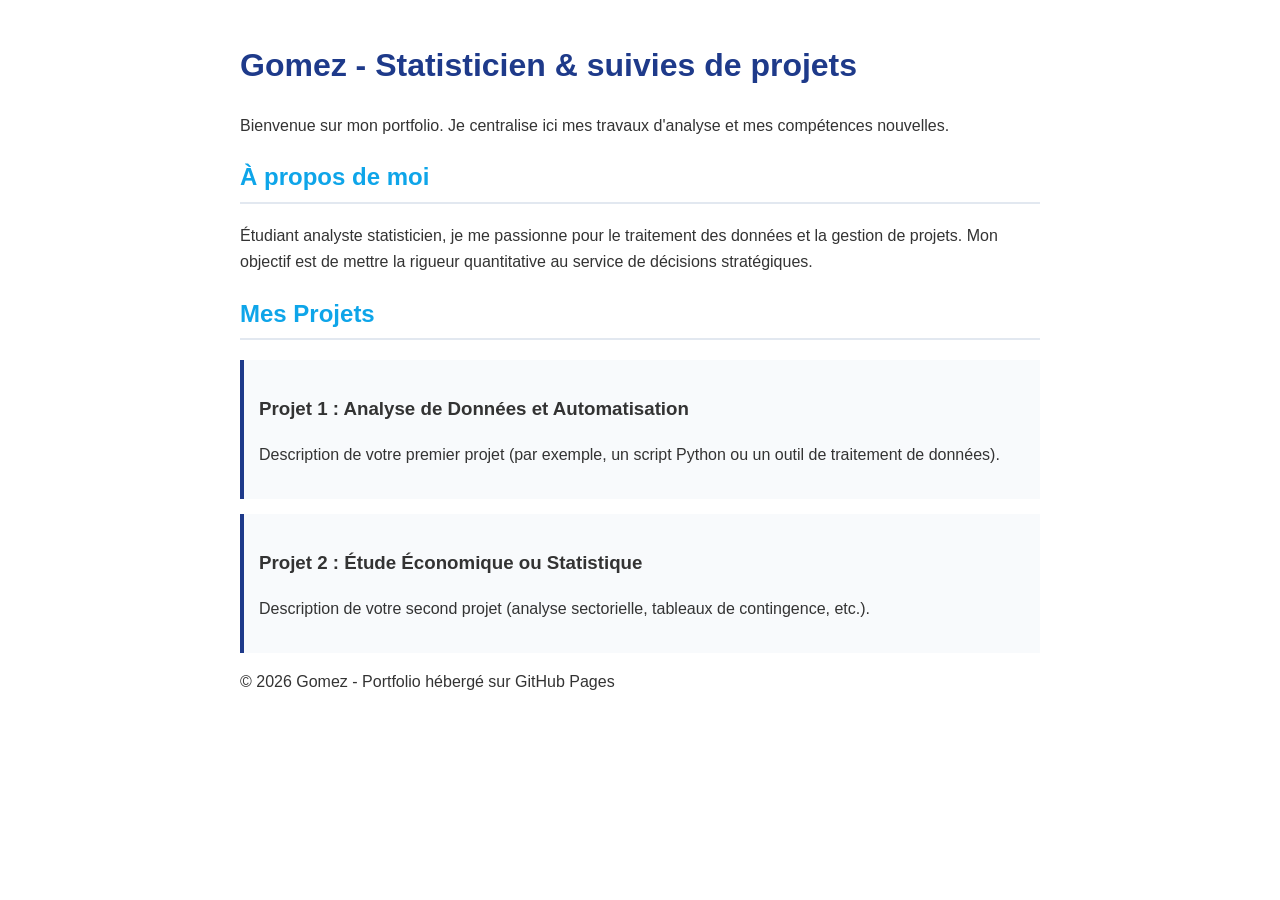
==== index.html @ dc37aa52 "Create index.html" ====
<!DOCTYPE html>
<html lang="fr">
<head>
    <meta charset="UTF-8">
    <meta name="viewport" content="width=device-width, initial-scale=1.0">
    <title> Portfolio | Othniel</title>
    <style>
        /* Ici, on gère la présentation simple du site */
        body {
            font-family: Arial, sans-serif;
            line-height: 1.6;
            margin: 40px auto;
            max-width: 800px;
            padding: 0 20px;
            color: #333;
        }
        h1 { color: #1e3a8a; } /* Bleu pro */
        h2 { color: #0ea5e9; border-bottom: 2px solid #e2e8f0; padding-bottom: 5px; }
        .projet { background: #f8fafc; padding: 15px; margin-bottom: 15px; border-left: 4px solid #1e3a8a; }
    </style>
</head>
<body>

    <header>
        <h1>Gomez - Statisticien & suivies de projets</h1>
        <p>Bienvenue sur mon portfolio. Je centralise ici mes travaux d'analyse et mes compétences nouvelles.</p>
    </header>

    <section>
        <h2>À propos de moi</h2>
        <p>Étudiant analyste statisticien, je me passionne pour le traitement des données et la gestion de projets. Mon objectif est de mettre la rigueur quantitative au service de décisions stratégiques.</p>
    </section>

    <section>
        <h2>Mes Projets</h2>
        
        <div class="projet">
            <h3>Projet 1 : Analyse de Données et Automatisation</h3>
            <p>Description de votre premier projet (par exemple, un script Python ou un outil de traitement de données).</p>
        </div>

        <div class="projet">
            <h3>Projet 2 : Étude Économique ou Statistique</h3>
            <p>Description de votre second projet (analyse sectorielle, tableaux de contingence, etc.).</p>
        </div>
    </section>

    <footer>
        <p>&copy; 2026 Gomez - Portfolio hébergé sur GitHub Pages</p>
    </footer>

</body>
</html>
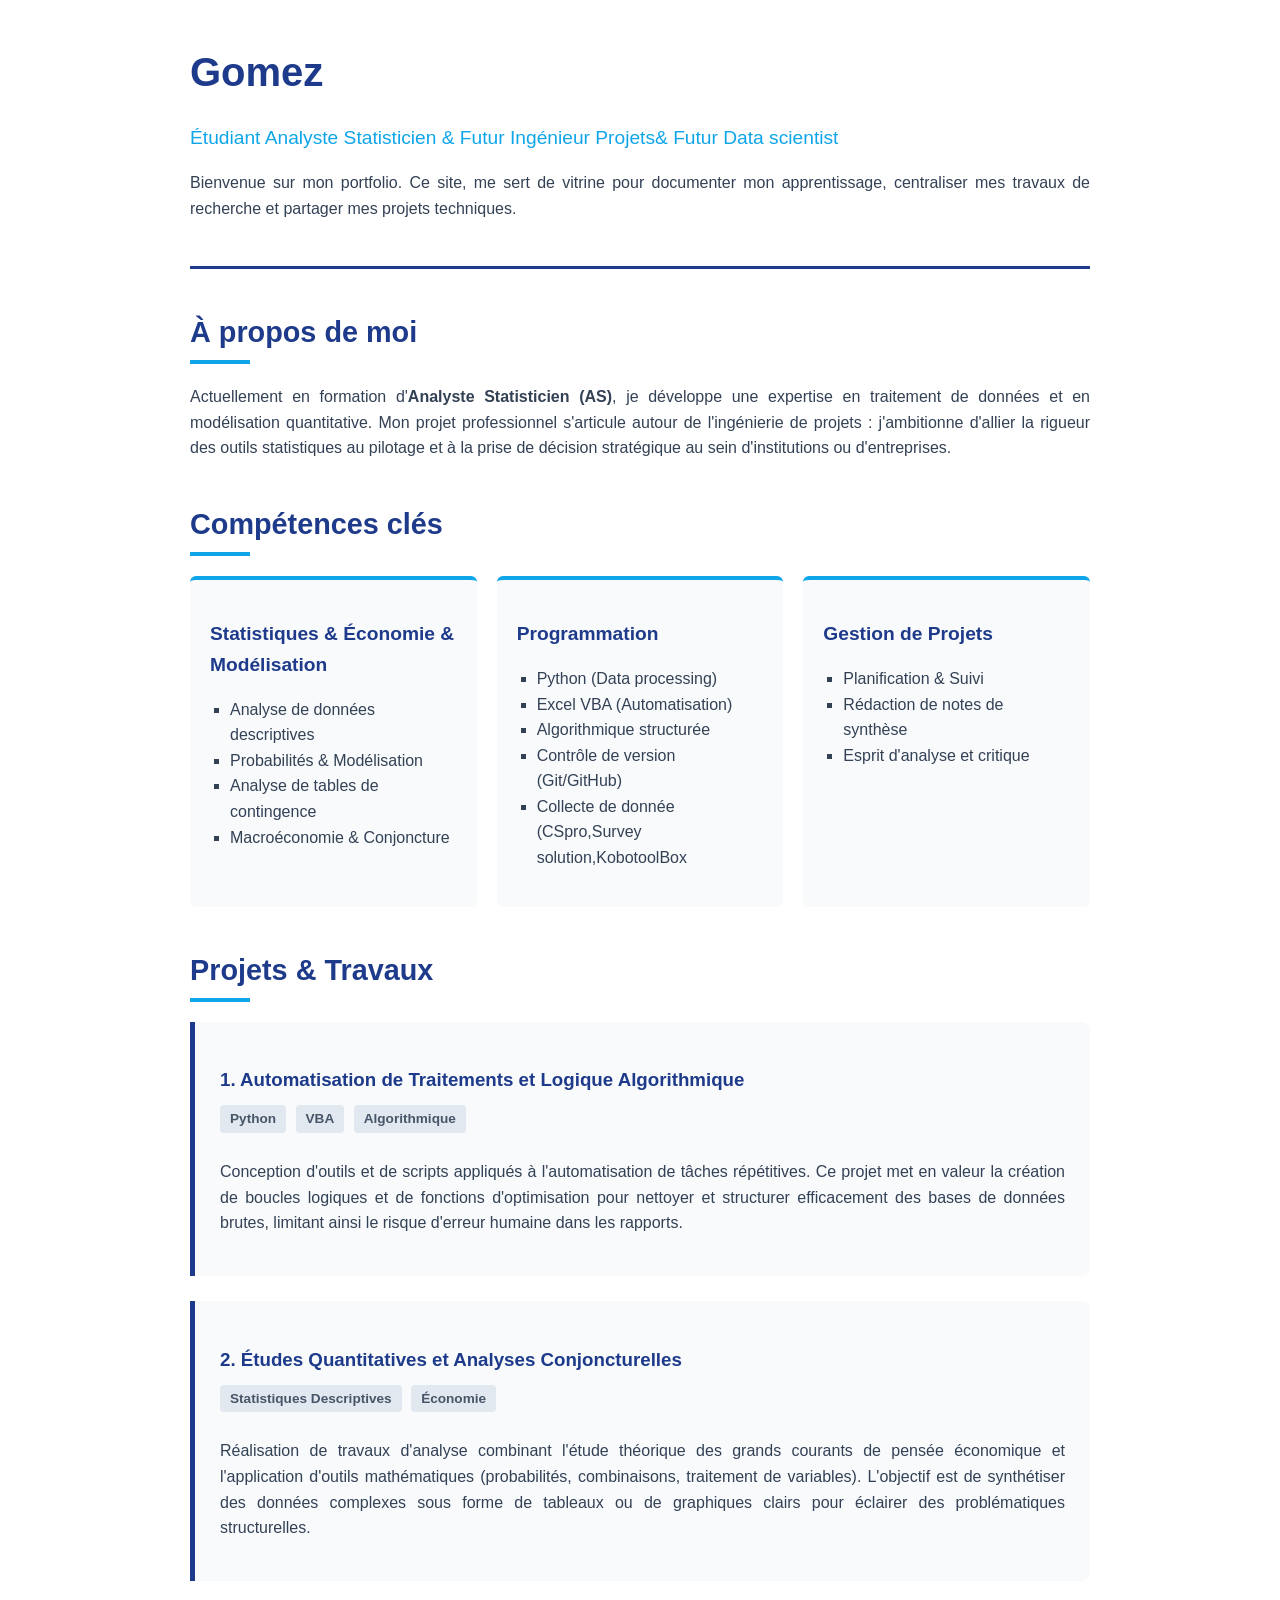
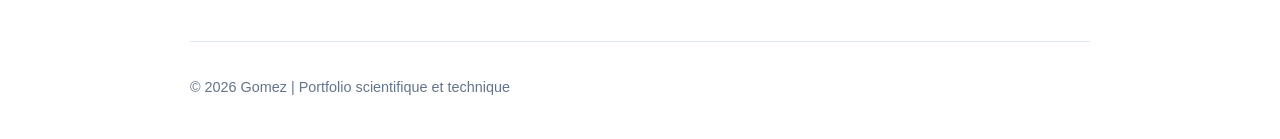
==== commit c47effde: "Update index.html" ====
--- a/index.html
+++ b/index.html
@@ -3,50 +3,143 @@
 <head>
     <meta charset="UTF-8">
     <meta name="viewport" content="width=device-width, initial-scale=1.0">
-    <title> Portfolio | Othniel</title>
+    <title>Portfolio | Othniel- Analyste Statisticien</title>
     <style>
-        /* Ici, on gère la présentation simple du site */
+        :root {
+            --primary: #1e3a8a; /* Bleu institutionnel */
+            --secondary: #0ea5e9; /* Bleu d'accentuation */
+            --text: #334155;
+            --bg: #f8fafc;
+        }
         body {
-            font-family: Arial, sans-serif;
+            font-family: 'Segoe UI', Arial, sans-serif;
             line-height: 1.6;
             margin: 40px auto;
-            max-width: 800px;
+            max-width: 900px;
             padding: 0 20px;
-            color: #333;
+            color: var(--text);
+            background-color: #ffffff;
         }
-        h1 { color: #1e3a8a; } /* Bleu pro */
-        h2 { color: #0ea5e9; border-bottom: 2px solid #e2e8f0; padding-bottom: 5px; }
-        .projet { background: #f8fafc; padding: 15px; margin-bottom: 15px; border-left: 4px solid #1e3a8a; }
+        header {
+            padding-bottom: 30px;
+            border-bottom: 3px solid var(--primary);
+            margin-bottom: 40px;
+        }
+        h1 { color: var(--primary); font-size: 2.5rem; margin-bottom: 10px; }
+        h2 { color: var(--primary); font-size: 1.8rem; margin-top: 40px; margin-bottom: 20px; position: relative; }
+        h2::after { content: ''; display: block; width: 60px; height: 4px; background-color: var(--secondary); margin-top: 5px; }
+        p { margin-bottom: 15px; text-align: justify; }
+        
+        /* Grille de compétences */
+        .skills-grid {
+            display: grid;
+            grid-template-columns: repeat(auto-fit, minmax(250px, 1fr));
+            gap: 20px;
+            margin-top: 20px;
+        }
+        .skill-card {
+            background: var(--bg);
+            padding: 20px;
+            border-radius: 6px;
+            border-top: 4px solid var(--secondary);
+        }
+        .skill-card h3 { color: var(--primary); margin-bottom: 10px; font-size: 1.2rem; }
+        .skill-card ul { list-style-type: square; padding-left: 20px; }
+
+        /* Style des projets */
+        .projet { 
+            background: var(--bg); 
+            padding: 25px; 
+            margin-bottom: 25px; 
+            border-left: 5px solid var(--primary); 
+            border-radius: 0 8px 8px 0;
+        }
+        .projet h3 { color: var(--primary); margin-bottom: 10px; }
+        .badge {
+            display: inline-block;
+            background: #e2e8f0;
+            color: #475569;
+            padding: 3px 10px;
+            font-size: 0.85rem;
+            border-radius: 4px;
+            margin-right: 5px;
+            margin-bottom: 10px;
+            font-weight: bold;
+        }
+        footer {
+            margin-top: 60px;
+            text-align: center;
+            font-size: 0.9rem;
+            color: #64748b;
+            border-top: 1px solid #e2e8f0;
+            padding-top: 20px;
+        }
     </style>
 </head>
 <body>
 
     <header>
-        <h1>Gomez - Statisticien & suivies de projets</h1>
-        <p>Bienvenue sur mon portfolio. Je centralise ici mes travaux d'analyse et mes compétences nouvelles.</p>
+        <h1>Gomez</h1>
+        <p style="font-size: 1.2rem; font-weight: 500; color: var(--secondary);">Étudiant Analyste Statisticien & Futur Ingénieur Projets& Futur Data scientist</p>
+        <p>Bienvenue sur mon portfolio. Ce site, me sert de vitrine pour documenter mon apprentissage, centraliser mes travaux de recherche et partager mes projets techniques.</p>
     </header>
 
     <section>
         <h2>À propos de moi</h2>
-        <p>Étudiant analyste statisticien, je me passionne pour le traitement des données et la gestion de projets. Mon objectif est de mettre la rigueur quantitative au service de décisions stratégiques.</p>
+        <p>Actuellement en formation d'<strong>Analyste Statisticien (AS)</strong>, je développe une expertise  en traitement de données et en modélisation quantitative. Mon projet professionnel s'articule autour de l'ingénierie de projets : j'ambitionne d'allier la rigueur des outils statistiques au pilotage et à la prise de décision stratégique au sein d'institutions ou d'entreprises.</p>
     </section>
 
     <section>
-        <h2>Mes Projets</h2>
+        <h2>Compétences clés</h2>
+        <div class="skills-grid">
+            <div class="skill-card">
+                <h3>Statistiques & Économie & Modélisation </h3>
+                <ul>
+                    <li>Analyse de données descriptives</li>
+                    <li>Probabilités & Modélisation</li>
+                    <li>Analyse de tables de contingence</li>
+                    <li>Macroéconomie & Conjoncture</li>
+                </ul>
+            </div>
+            <div class="skill-card">
+                <h3>Programmation</h3>
+                <ul>
+                    <li>Python (Data processing)</li>
+                    <li>Excel VBA (Automatisation)</li>
+                    <li>Algorithmique structurée</li>
+                    <li>Contrôle de version (Git/GitHub)</li>
+                     <li>Collecte de donnée (CSpro,Survey solution,KobotoolBox</li>
+                </ul>
+            </div>
+            <div class="skill-card">
+                <h3>Gestion de Projets</h3>
+                <ul>
+                    <li>Planification & Suivi</li>
+                    <li>Rédaction de notes de synthèse</li>
+                    <li>Esprit d'analyse et critique</li>
+                </ul>
+            </div>
+        </div>
+    </section>
+
+    <section>
+        <h2>Projets & Travaux</h2>
         
         <div class="projet">
-            <h3>Projet 1 : Analyse de Données et Automatisation</h3>
-            <p>Description de votre premier projet (par exemple, un script Python ou un outil de traitement de données).</p>
+            <h3>1. Automatisation de Traitements et Logique Algorithmique</h3>
+            <span class="badge">Python</span> <span class="badge">VBA</span> <span class="badge">Algorithmique</span>
+            <p>Conception d'outils et de scripts appliqués à l'automatisation de tâches répétitives. Ce projet met en valeur la création de boucles logiques et de fonctions d'optimisation pour nettoyer et structurer efficacement des bases de données brutes, limitant ainsi le risque d'erreur humaine dans les rapports.</p>
         </div>
 
         <div class="projet">
-            <h3>Projet 2 : Étude Économique ou Statistique</h3>
-            <p>Description de votre second projet (analyse sectorielle, tableaux de contingence, etc.).</p>
+            <h3>2. Études Quantitatives et Analyses Conjoncturelles</h3>
+            <span class="badge">Statistiques Descriptives</span> <span class="badge">Économie</span>
+            <p>Réalisation de travaux d'analyse combinant l'étude théorique des grands courants de pensée économique et l'application d'outils mathématiques (probabilités, combinaisons, traitement de variables). L'objectif est de synthétiser des données complexes sous forme de tableaux ou de graphiques clairs pour éclairer des problématiques structurelles.</p>
         </div>
     </section>
 
     <footer>
-        <p>&copy; 2026 Gomez - Portfolio hébergé sur GitHub Pages</p>
+        <p>&copy; 2026 Gomez | Portfolio scientifique et technique</p>
     </footer>
 
 </body>
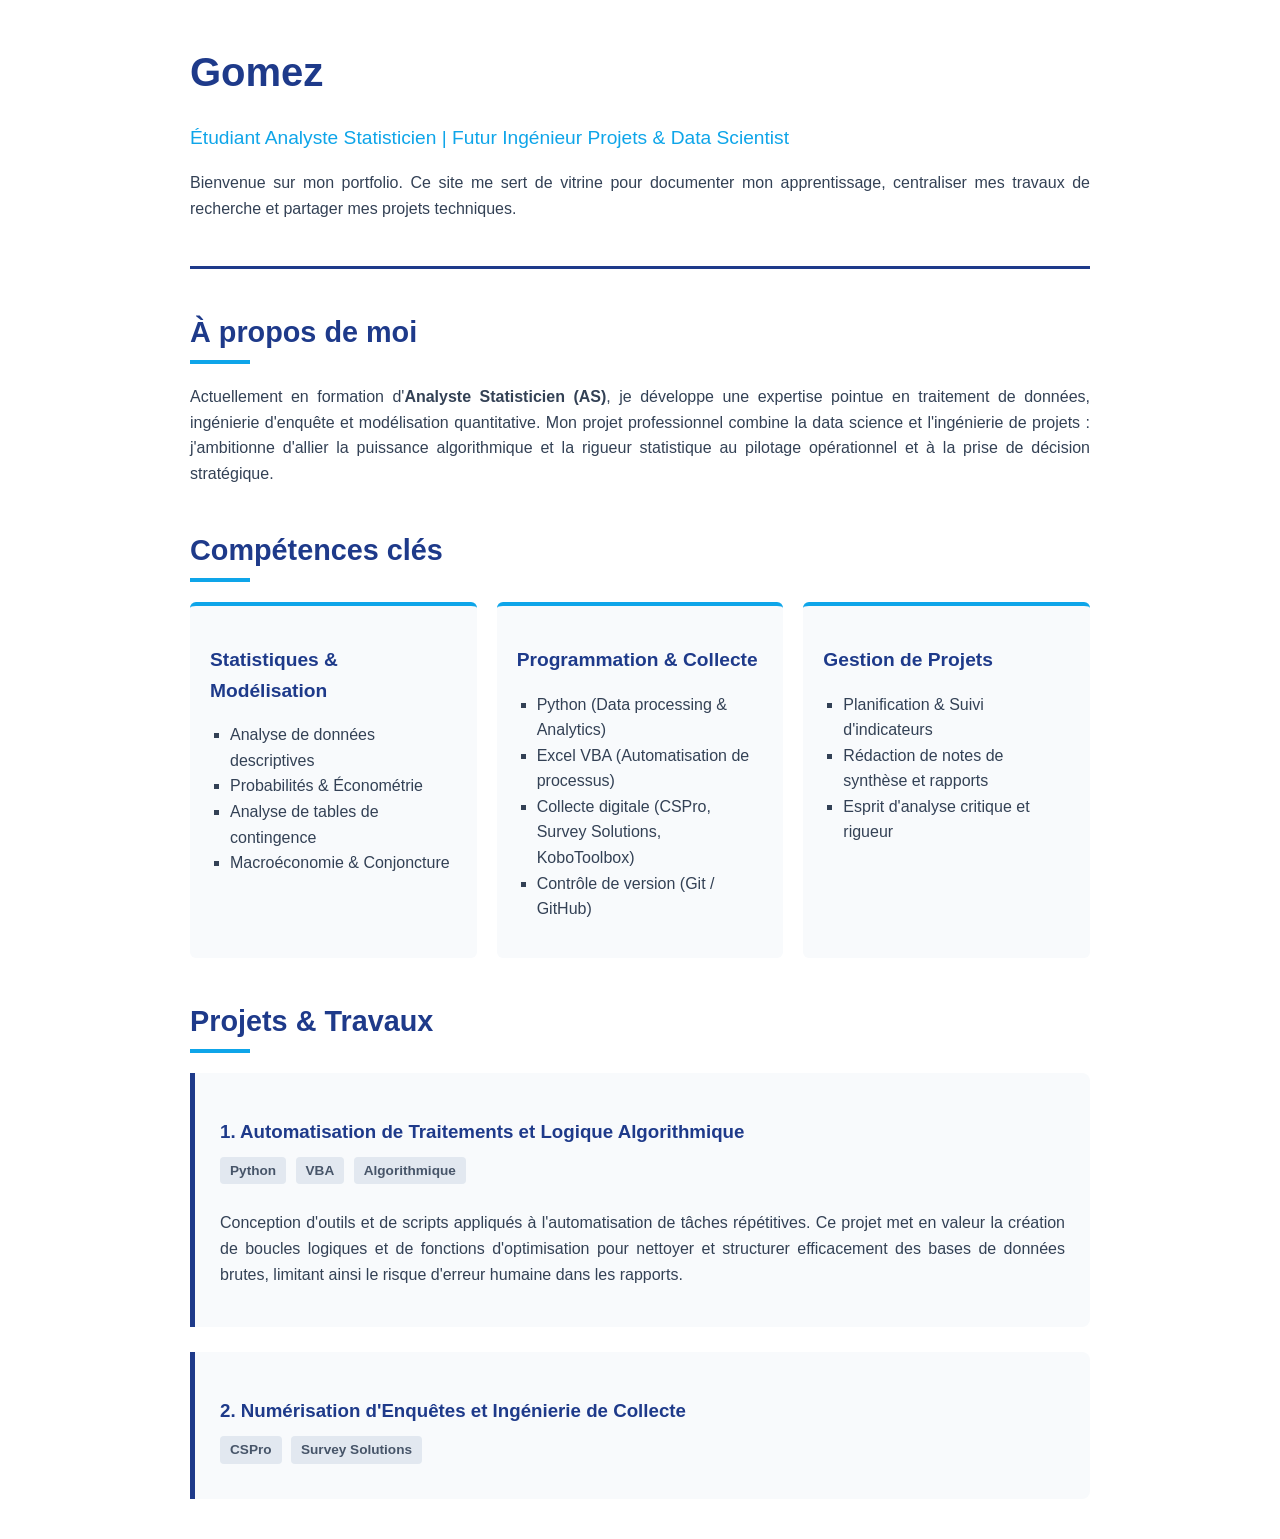
==== commit eaea66a4: "nouveau index.html" ====
--- a/index.html
+++ b/index.html
@@ -3,7 +3,7 @@
 <head>
     <meta charset="UTF-8">
     <meta name="viewport" content="width=device-width, initial-scale=1.0">
-    <title>Portfolio | Othniel- Analyste Statisticien</title>
+    <title>Portfolio | Gomez - Analyste Statisticien & Data Scientist</title>
     <style>
         :root {
             --primary: #1e3a8a; /* Bleu institutionnel */
@@ -80,43 +80,42 @@
 
     <header>
         <h1>Gomez</h1>
-        <p style="font-size: 1.2rem; font-weight: 500; color: var(--secondary);">Étudiant Analyste Statisticien & Futur Ingénieur Projets& Futur Data scientist</p>
-        <p>Bienvenue sur mon portfolio. Ce site, me sert de vitrine pour documenter mon apprentissage, centraliser mes travaux de recherche et partager mes projets techniques.</p>
+        <p style="font-size: 1.2rem; font-weight: 500; color: var(--secondary);">Étudiant Analyste Statisticien | Futur Ingénieur Projets & Data Scientist</p>
+        <p>Bienvenue sur mon portfolio. Ce site me sert de vitrine pour documenter mon apprentissage, centraliser mes travaux de recherche et partager mes projets techniques.</p>
     </header>
 
     <section>
         <h2>À propos de moi</h2>
-        <p>Actuellement en formation d'<strong>Analyste Statisticien (AS)</strong>, je développe une expertise  en traitement de données et en modélisation quantitative. Mon projet professionnel s'articule autour de l'ingénierie de projets : j'ambitionne d'allier la rigueur des outils statistiques au pilotage et à la prise de décision stratégique au sein d'institutions ou d'entreprises.</p>
+        <p>Actuellement en formation d'<strong>Analyste Statisticien (AS)</strong>, je développe une expertise pointue en traitement de données, ingénierie d'enquête et modélisation quantitative. Mon projet professionnel combine la data science et l'ingénierie de projets : j'ambitionne d'allier la puissance algorithmique et la rigueur statistique au pilotage opérationnel et à la prise de décision stratégique.</p>
     </section>
 
     <section>
         <h2>Compétences clés</h2>
         <div class="skills-grid">
             <div class="skill-card">
-                <h3>Statistiques & Économie & Modélisation </h3>
+                <h3>Statistiques & Modélisation</h3>
                 <ul>
                     <li>Analyse de données descriptives</li>
-                    <li>Probabilités & Modélisation</li>
+                    <li>Probabilités & Économétrie</li>
                     <li>Analyse de tables de contingence</li>
                     <li>Macroéconomie & Conjoncture</li>
                 </ul>
             </div>
             <div class="skill-card">
-                <h3>Programmation</h3>
+                <h3>Programmation & Collecte</h3>
                 <ul>
-                    <li>Python (Data processing)</li>
-                    <li>Excel VBA (Automatisation)</li>
-                    <li>Algorithmique structurée</li>
-                    <li>Contrôle de version (Git/GitHub)</li>
-                     <li>Collecte de donnée (CSpro,Survey solution,KobotoolBox</li>
+                    <li>Python (Data processing & Analytics)</li>
+                    <li>Excel VBA (Automatisation de processus)</li>
+                    <li>Collecte digitale (CSPro, Survey Solutions, KoboToolbox)</li>
+                    <li>Contrôle de version (Git / GitHub)</li>
                 </ul>
             </div>
             <div class="skill-card">
                 <h3>Gestion de Projets</h3>
                 <ul>
-                    <li>Planification & Suivi</li>
-                    <li>Rédaction de notes de synthèse</li>
-                    <li>Esprit d'analyse et critique</li>
+                    <li>Planification & Suivi d'indicateurs</li>
+                    <li>Rédaction de notes de synthèse et rapports</li>
+                    <li>Esprit d'analyse critique et rigueur</li>
                 </ul>
             </div>
         </div>
@@ -132,15 +131,5 @@
         </div>
 
         <div class="projet">
-            <h3>2. Études Quantitatives et Analyses Conjoncturelles</h3>
-            <span class="badge">Statistiques Descriptives</span> <span class="badge">Économie</span>
-            <p>Réalisation de travaux d'analyse combinant l'étude théorique des grands courants de pensée économique et l'application d'outils mathématiques (probabilités, combinaisons, traitement de variables). L'objectif est de synthétiser des données complexes sous forme de tableaux ou de graphiques clairs pour éclairer des problématiques structurelles.</p>
-        </div>
-    </section>
-
-    <footer>
-        <p>&copy; 2026 Gomez | Portfolio scientifique et technique</p>
-    </footer>
-
-</body>
-</html>
+            <h3>2. Numérisation d'Enquêtes et Ingénierie de Collecte</h3>
+            <span class="badge">CSPro</span> <span class="badge">Survey Solutions</span> <span
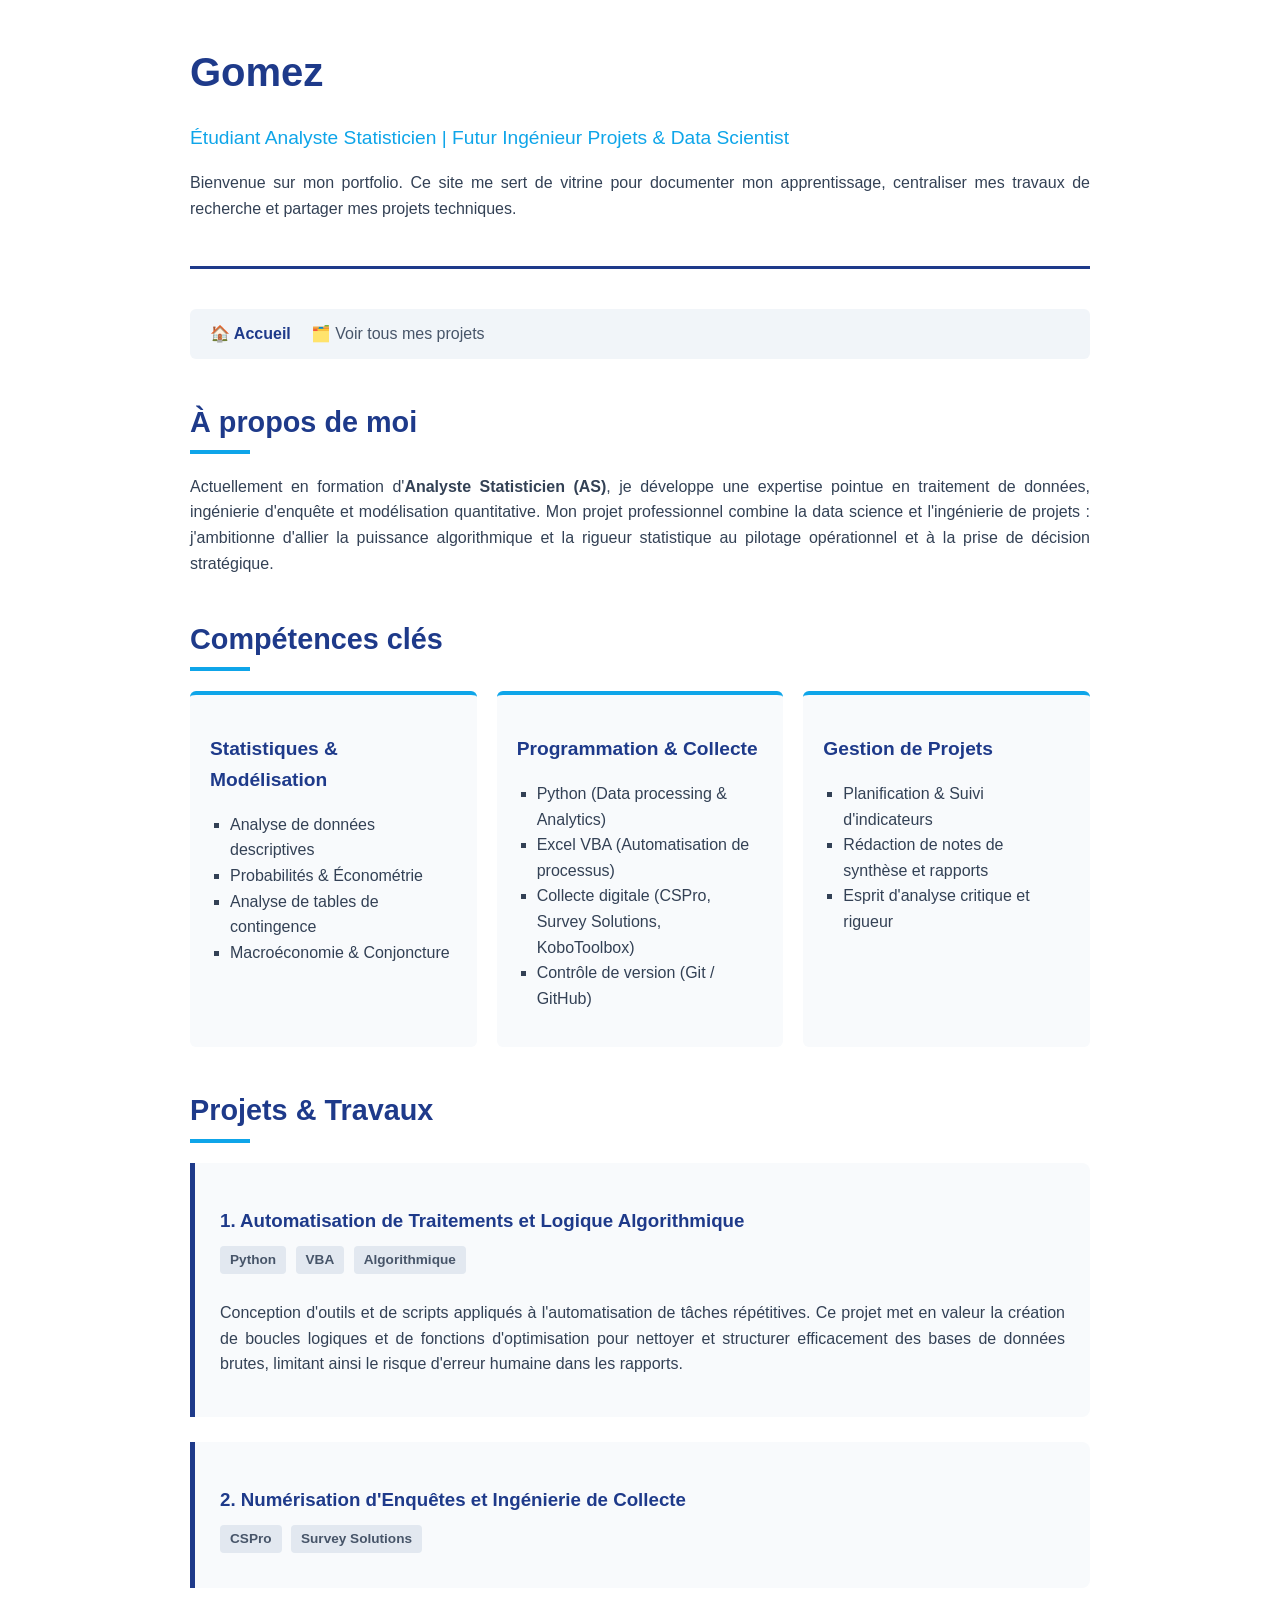
==== commit 7a24f1d9: "Update index.html" ====
--- a/index.html
+++ b/index.html
@@ -83,6 +83,10 @@
         <p style="font-size: 1.2rem; font-weight: 500; color: var(--secondary);">Étudiant Analyste Statisticien | Futur Ingénieur Projets & Data Scientist</p>
         <p>Bienvenue sur mon portfolio. Ce site me sert de vitrine pour documenter mon apprentissage, centraliser mes travaux de recherche et partager mes projets techniques.</p>
     </header>
+    <nav style="background: #f1f5f9; padding: 12px 20px; border-radius: 6px; margin-bottom: 30px; display: flex; gap: 20px;">
+            <a href="index.html" style="color: #1e3a8a; text-decoration: none; font-weight: bold;">🏠 Accueil</a>
+            <a href="projets.html" style="color: #475569; text-decoration: none; font-weight: 500;">🗂️ Voir tous mes projets</a>
+        </nav>
 
     <section>
         <h2>À propos de moi</h2>
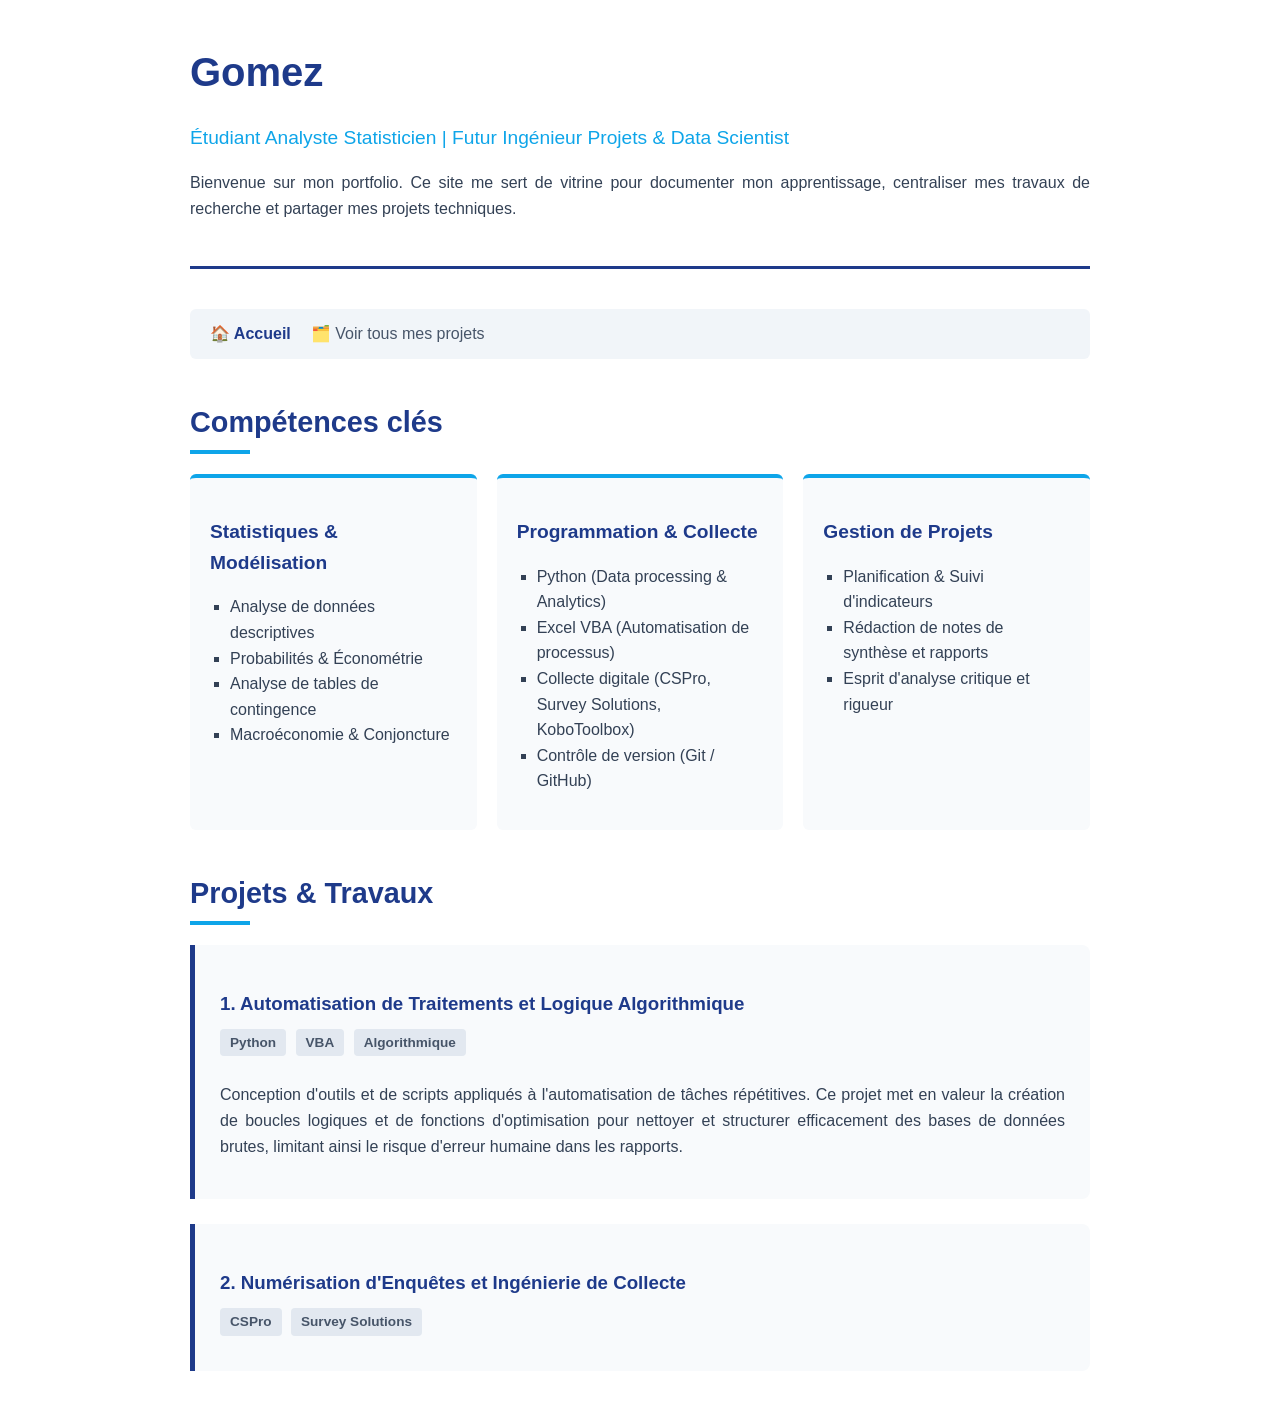
==== commit e37df981: "Update index.html" ====
--- a/index.html
+++ b/index.html
@@ -87,12 +87,6 @@
             <a href="index.html" style="color: #1e3a8a; text-decoration: none; font-weight: bold;">🏠 Accueil</a>
             <a href="projets.html" style="color: #475569; text-decoration: none; font-weight: 500;">🗂️ Voir tous mes projets</a>
         </nav>
-
-    <section>
-        <h2>À propos de moi</h2>
-        <p>Actuellement en formation d'<strong>Analyste Statisticien (AS)</strong>, je développe une expertise pointue en traitement de données, ingénierie d'enquête et modélisation quantitative. Mon projet professionnel combine la data science et l'ingénierie de projets : j'ambitionne d'allier la puissance algorithmique et la rigueur statistique au pilotage opérationnel et à la prise de décision stratégique.</p>
-    </section>
-
     <section>
         <h2>Compétences clés</h2>
         <div class="skills-grid">
